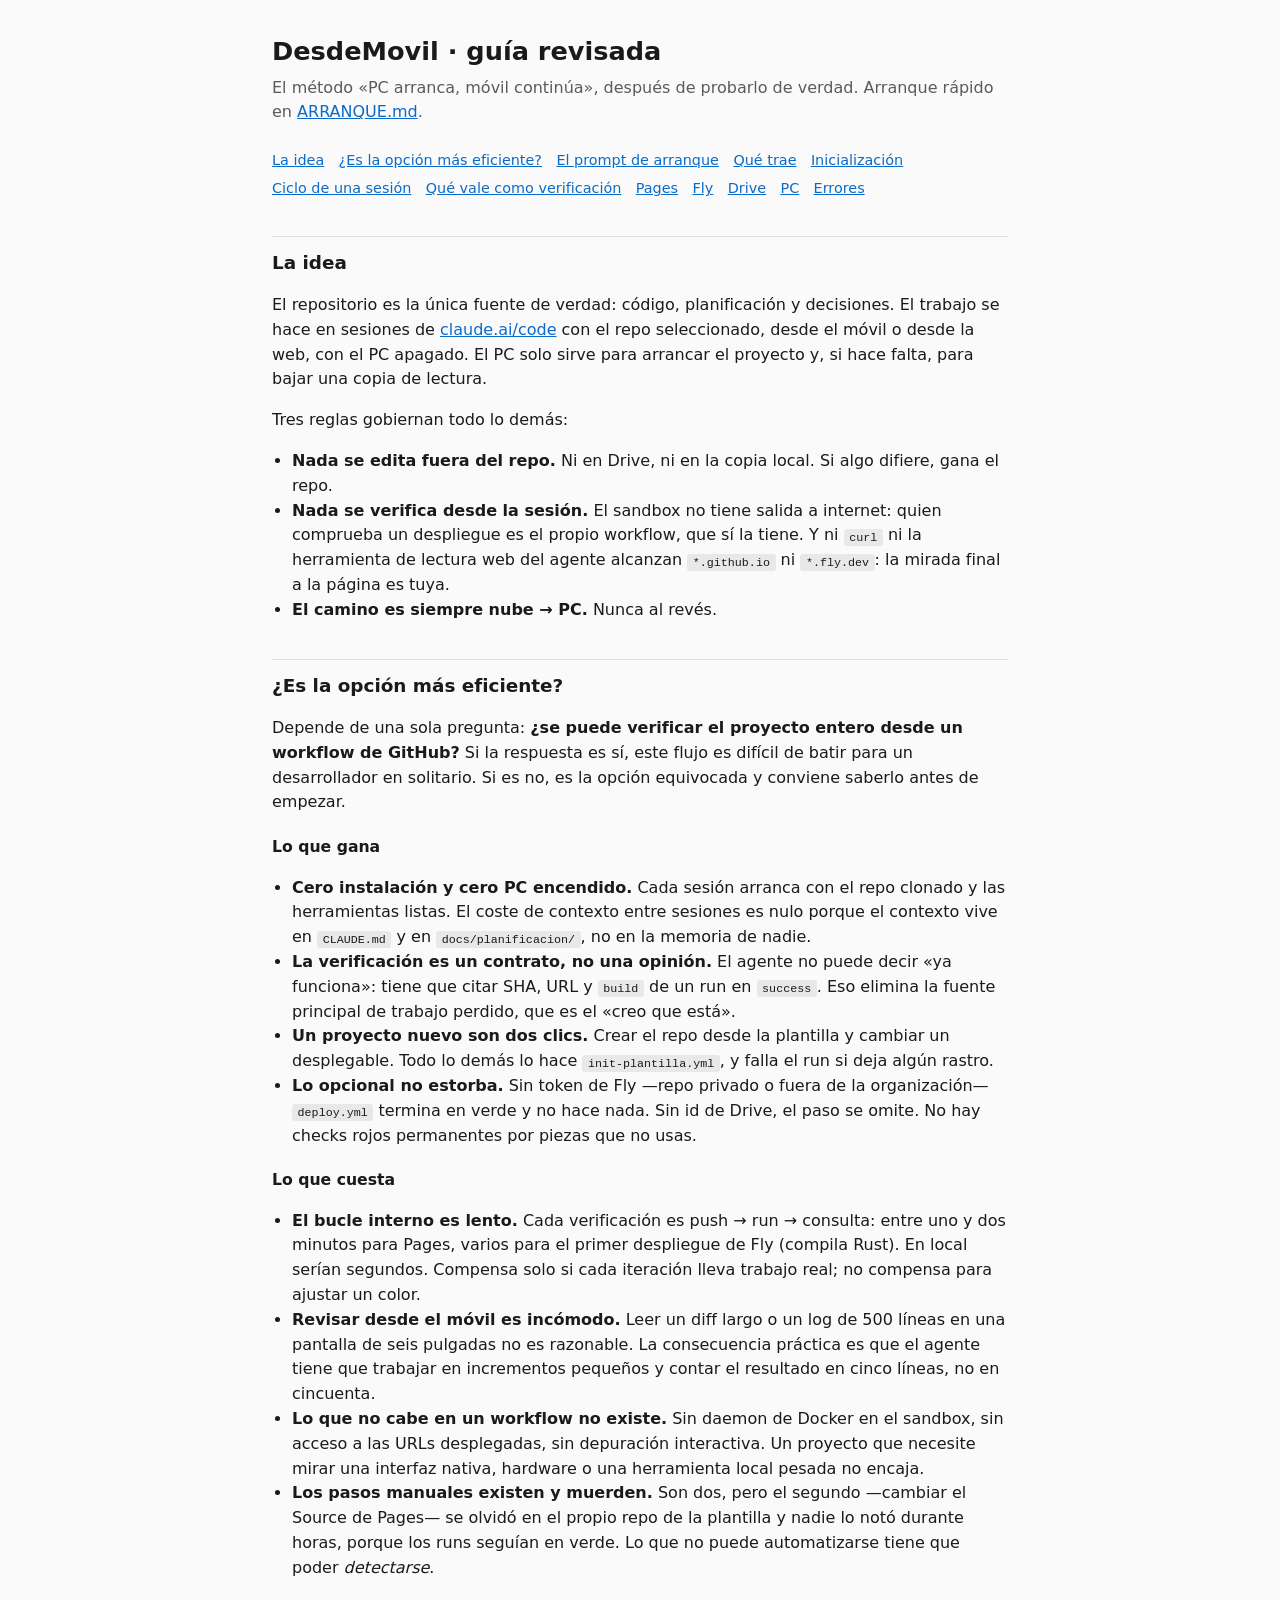
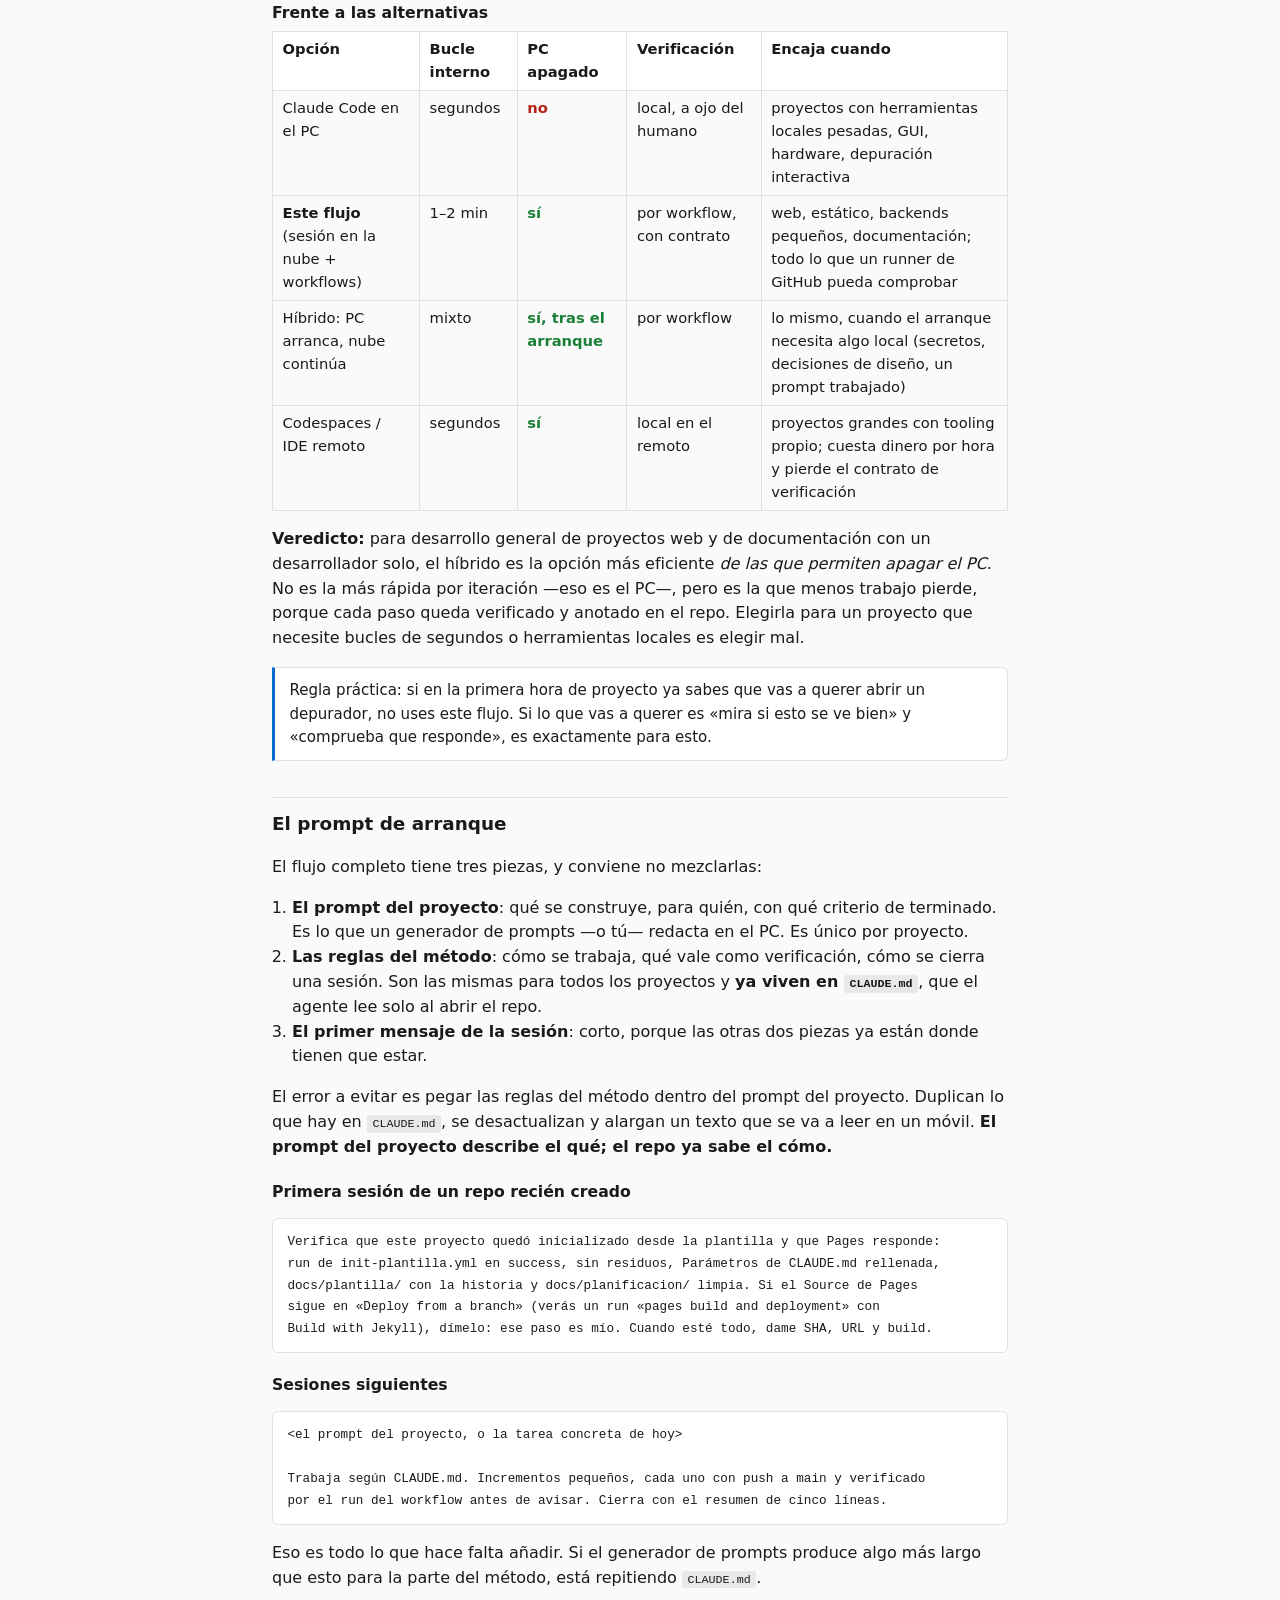
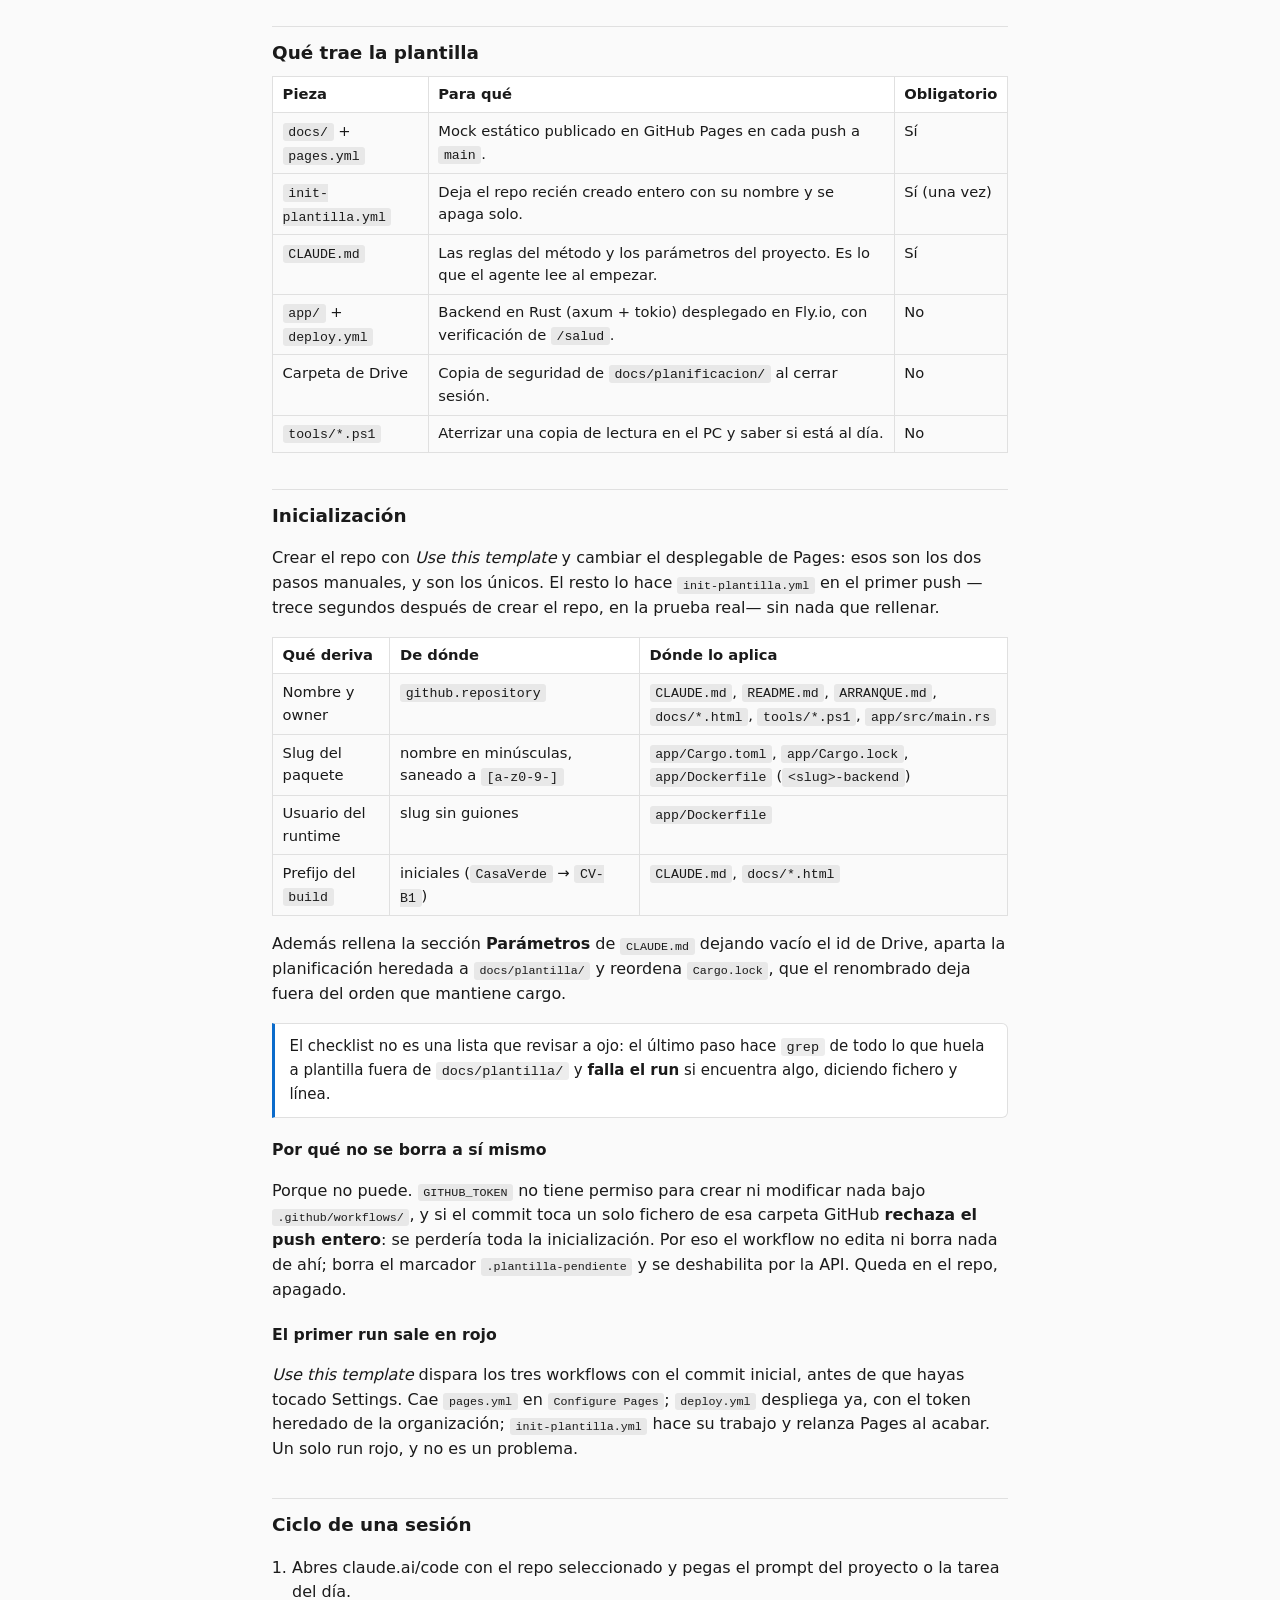
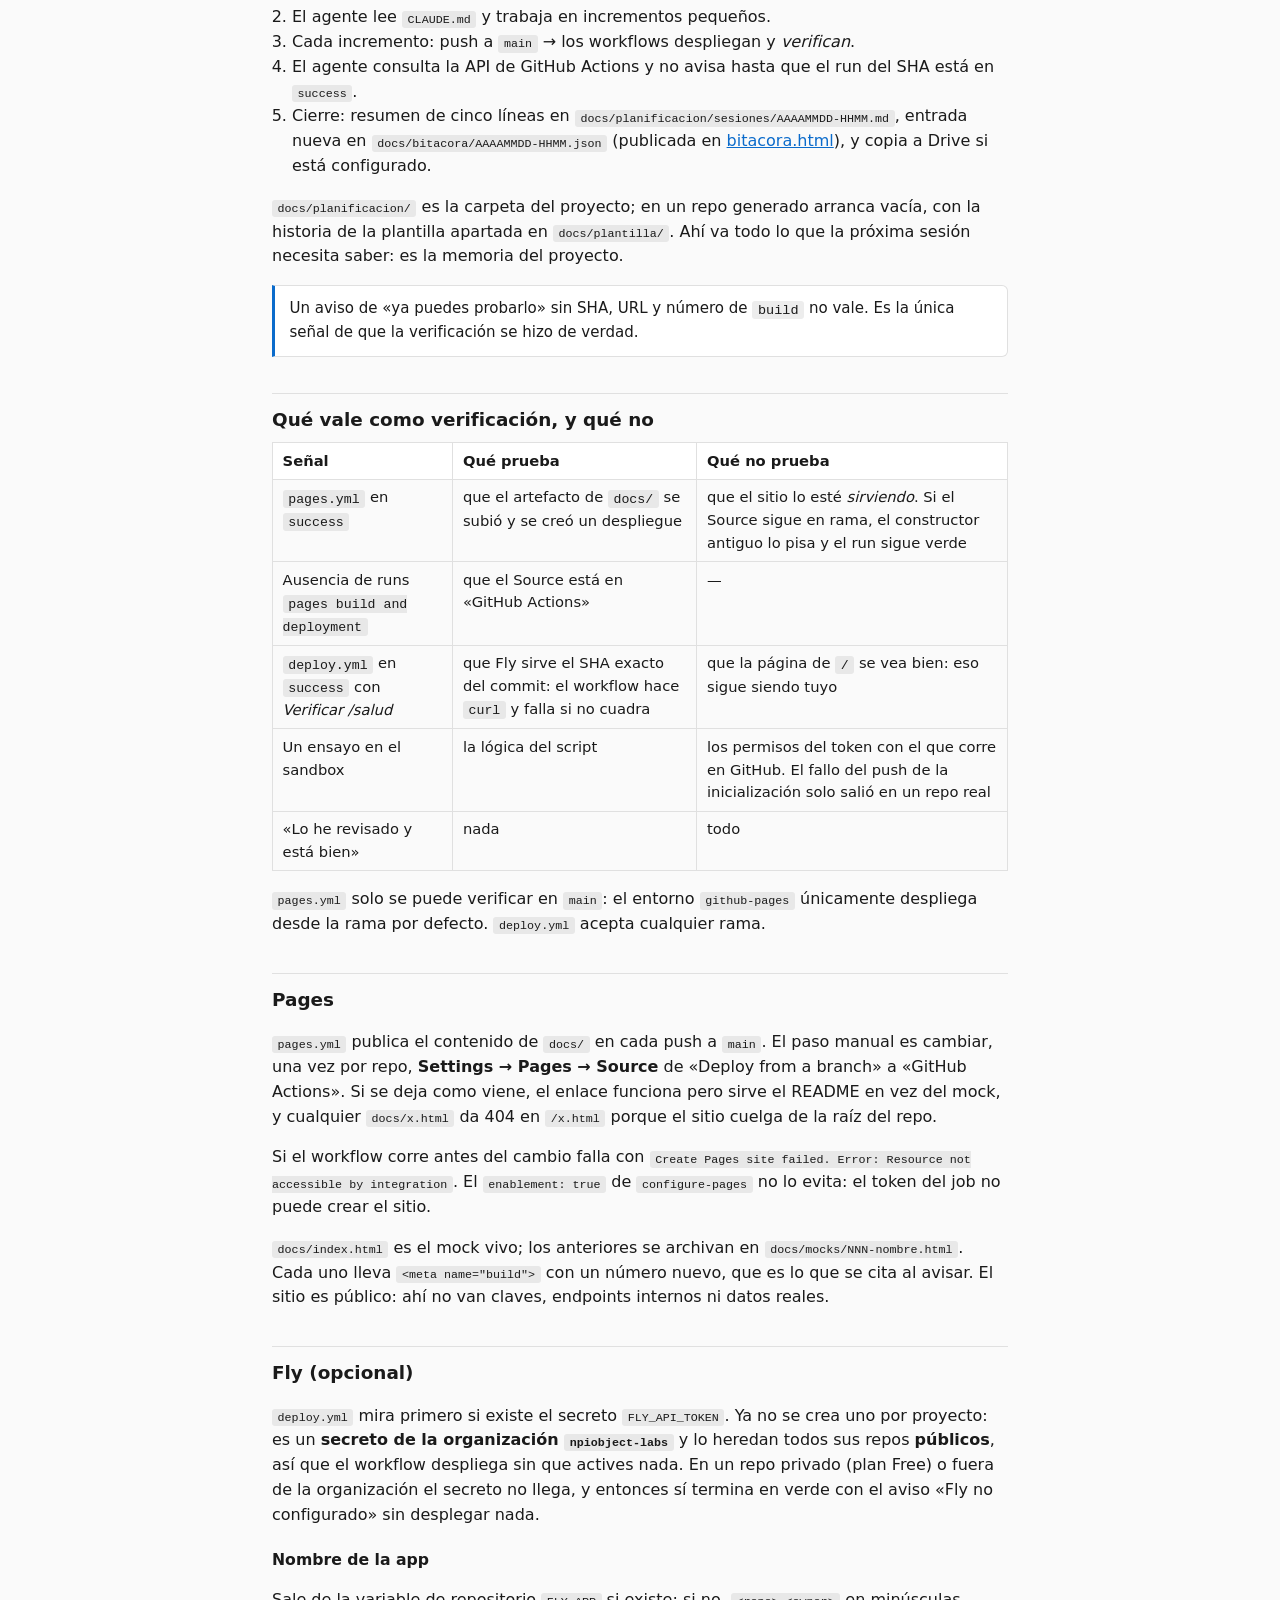
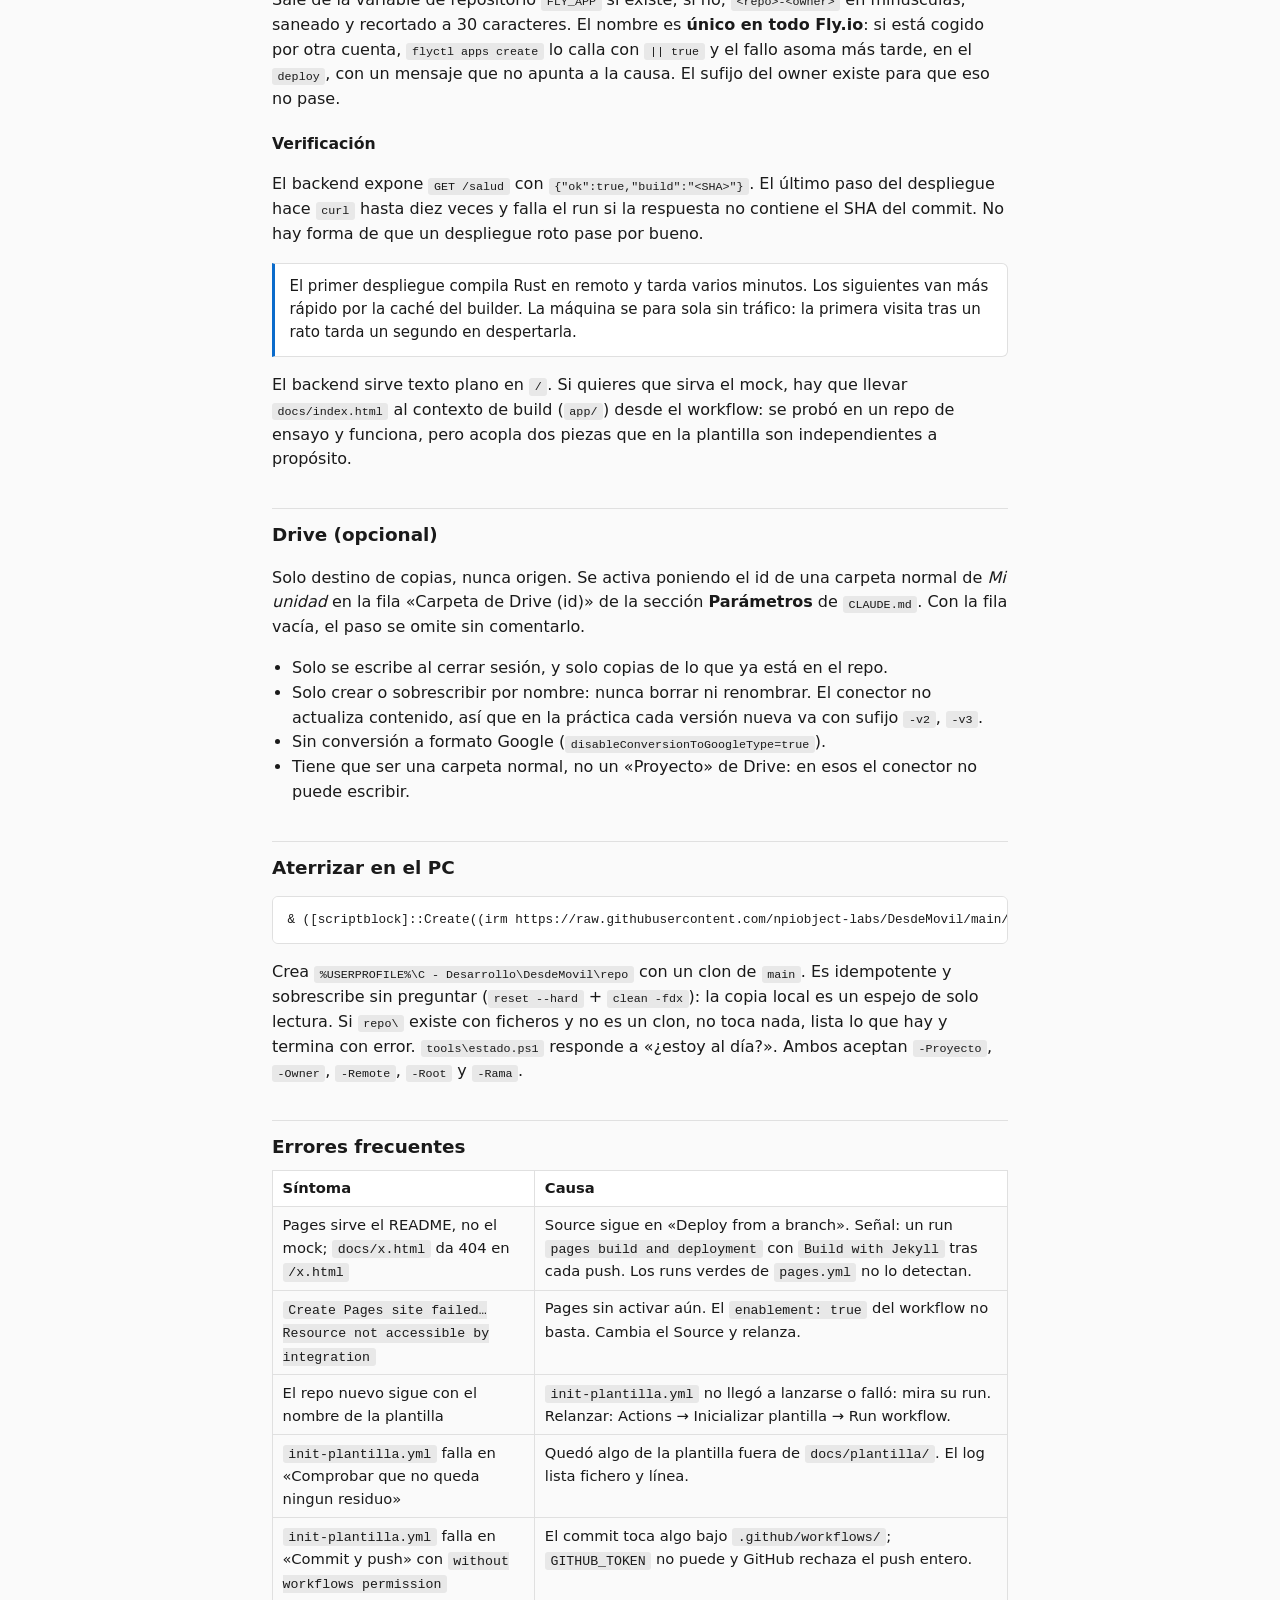
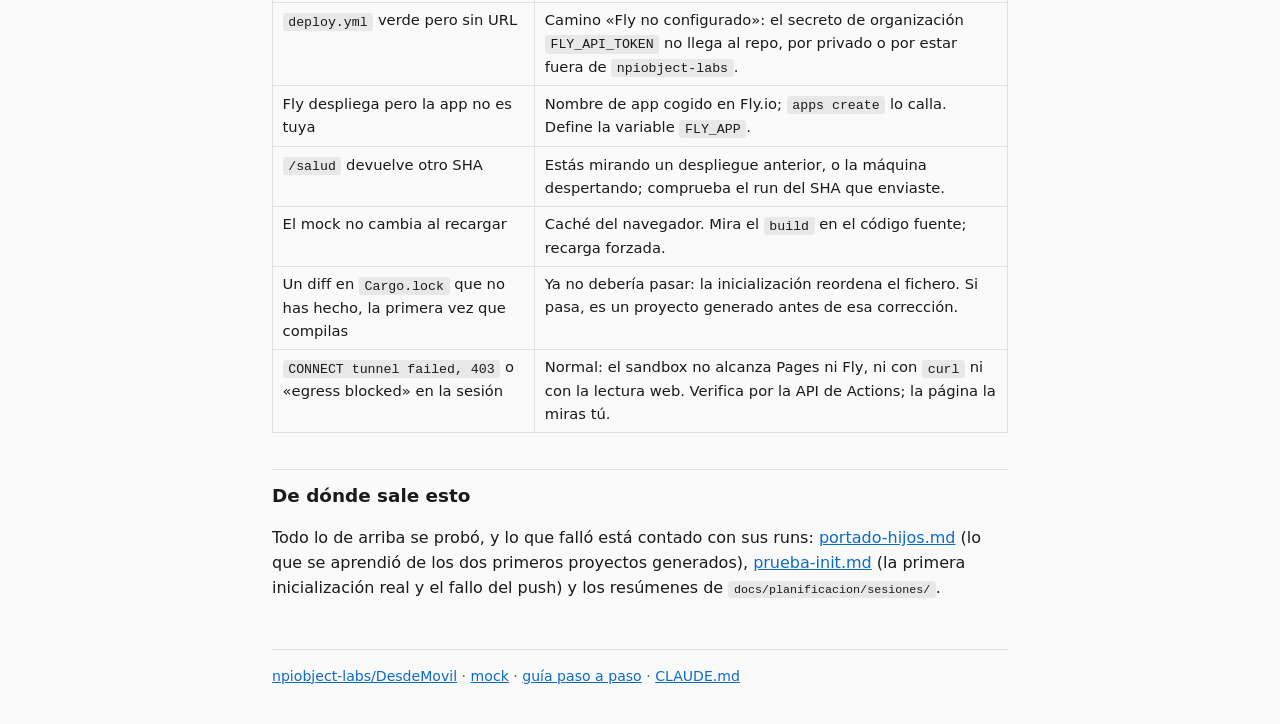
==== docs/guiaFable.html @ 8dd63da0 "Initial commit" ====
<!doctype html>
<html lang="es">
<head>
<meta charset="utf-8">
<meta name="viewport" content="width=device-width, initial-scale=1">
<meta name="build" content="DM-B3-20260909-010">
<title>DesdeMovil · guía revisada</title>
<style>
  :root { color-scheme: light dark; --bg:#fafafa; --fg:#1a1a1a; --mut:#5b5b5b; --bd:#e0e0e0; --card:#fff; --acc:#0b6bcb; --ok:#1a7f37; --ko:#b42318; }
  @media (prefers-color-scheme: dark) {
    :root { --bg:#141414; --fg:#ededed; --mut:#a8a8a8; --bd:#2e2e2e; --card:#1c1c1c; --acc:#69b1ff; --ok:#3fb950; --ko:#ff7b72; }
  }
  * { box-sizing: border-box; }
  body { font-family: system-ui, -apple-system, "Segoe UI", sans-serif; margin:0; padding:2rem 1.25rem 4rem; background:var(--bg); color:var(--fg); line-height:1.55; }
  main { max-width: 46rem; margin: 0 auto; }
  h1 { font-size: 1.6rem; margin: 0 0 .25rem; }
  h2 { font-size: 1.15rem; margin: 2.25rem 0 .5rem; padding-top:.75rem; border-top:1px solid var(--bd); }
  h3 { font-size: .98rem; margin: 1.25rem 0 .35rem; }
  p, li { color: var(--fg); }
  .sub { color: var(--mut); margin: 0 0 1.5rem; }
  code { background: color-mix(in srgb, var(--fg) 8%, transparent); padding: .1rem .35rem; border-radius: 3px; font-size: .9em; }
  pre { background: var(--card); border:1px solid var(--bd); border-radius:6px; padding:.75rem .9rem; overflow-x:auto; font-size:.88rem; }
  pre code { background:none; padding:0; }
  table { border-collapse: collapse; width:100%; display:block; overflow-x:auto; }
  th, td { border:1px solid var(--bd); padding:.4rem .6rem; text-align:left; font-size:.92rem; vertical-align:top; }
  th { background: var(--card); }
  a { color: var(--acc); }
  .nota { background:var(--card); border:1px solid var(--bd); border-left:3px solid var(--acc); border-radius:0 6px 6px 0; padding:.7rem .9rem; margin:1rem 0; font-size:.94rem; }
  .ok { color: var(--ok); font-weight:600; } .ko { color: var(--ko); font-weight:600; }
  ol, ul { padding-left: 1.25rem; }
  nav ul { list-style:none; padding:0; display:flex; flex-wrap:wrap; gap:.35rem .9rem; font-size:.9rem; }
  footer { margin-top:3rem; padding-top:1rem; border-top:1px solid var(--bd); color:var(--mut); font-size:.88rem; }
</style>
</head>
<body>
<main>

<h1>DesdeMovil · guía revisada</h1>
<p class="sub">El método «PC arranca, móvil continúa», después de probarlo de verdad. Arranque rápido en <a href="https://github.com/npiobject-labs/DesdeMovil/blob/main/ARRANQUE.md">ARRANQUE.md</a>.</p>

<nav><ul>
  <li><a href="#idea">La idea</a></li>
  <li><a href="#eficiencia">¿Es la opción más eficiente?</a></li>
  <li><a href="#prompt">El prompt de arranque</a></li>
  <li><a href="#plantilla">Qué trae</a></li>
  <li><a href="#init">Inicialización</a></li>
  <li><a href="#sesion">Ciclo de una sesión</a></li>
  <li><a href="#verificar">Qué vale como verificación</a></li>
  <li><a href="#pages">Pages</a></li>
  <li><a href="#fly">Fly</a></li>
  <li><a href="#drive">Drive</a></li>
  <li><a href="#pc">PC</a></li>
  <li><a href="#errores">Errores</a></li>
</ul></nav>

<h2 id="idea">La idea</h2>
<p>El repositorio es la única fuente de verdad: código, planificación y decisiones. El trabajo se hace en sesiones de <a href="https://claude.ai/code">claude.ai/code</a> con el repo seleccionado, desde el móvil o desde la web, con el PC apagado. El PC solo sirve para arrancar el proyecto y, si hace falta, para bajar una copia de lectura.</p>
<p>Tres reglas gobiernan todo lo demás:</p>
<ul>
  <li><strong>Nada se edita fuera del repo.</strong> Ni en Drive, ni en la copia local. Si algo difiere, gana el repo.</li>
  <li><strong>Nada se verifica desde la sesión.</strong> El sandbox no tiene salida a internet: quien comprueba un despliegue es el propio workflow, que sí la tiene. Y ni <code>curl</code> ni la herramienta de lectura web del agente alcanzan <code>*.github.io</code> ni <code>*.fly.dev</code>: la mirada final a la página es tuya.</li>
  <li><strong>El camino es siempre nube → PC.</strong> Nunca al revés.</li>
</ul>

<h2 id="eficiencia">¿Es la opción más eficiente?</h2>
<p>Depende de una sola pregunta: <strong>¿se puede verificar el proyecto entero desde un workflow de GitHub?</strong> Si la respuesta es sí, este flujo es difícil de batir para un desarrollador en solitario. Si es no, es la opción equivocada y conviene saberlo antes de empezar.</p>

<h3>Lo que gana</h3>
<ul>
  <li><strong>Cero instalación y cero PC encendido.</strong> Cada sesión arranca con el repo clonado y las herramientas listas. El coste de contexto entre sesiones es nulo porque el contexto vive en <code>CLAUDE.md</code> y en <code>docs/planificacion/</code>, no en la memoria de nadie.</li>
  <li><strong>La verificación es un contrato, no una opinión.</strong> El agente no puede decir «ya funciona»: tiene que citar SHA, URL y <code>build</code> de un run en <code>success</code>. Eso elimina la fuente principal de trabajo perdido, que es el «creo que está».</li>
  <li><strong>Un proyecto nuevo son dos clics.</strong> Crear el repo desde la plantilla y cambiar un desplegable. Todo lo demás lo hace <code>init-plantilla.yml</code>, y falla el run si deja algún rastro.</li>
  <li><strong>Lo opcional no estorba.</strong> Sin token de Fly —repo privado o fuera de la organización— <code>deploy.yml</code> termina en verde y no hace nada. Sin id de Drive, el paso se omite. No hay checks rojos permanentes por piezas que no usas.</li>
</ul>

<h3>Lo que cuesta</h3>
<ul>
  <li><strong>El bucle interno es lento.</strong> Cada verificación es push → run → consulta: entre uno y dos minutos para Pages, varios para el primer despliegue de Fly (compila Rust). En local serían segundos. Compensa solo si cada iteración lleva trabajo real; no compensa para ajustar un color.</li>
  <li><strong>Revisar desde el móvil es incómodo.</strong> Leer un diff largo o un log de 500 líneas en una pantalla de seis pulgadas no es razonable. La consecuencia práctica es que el agente tiene que trabajar en incrementos pequeños y contar el resultado en cinco líneas, no en cincuenta.</li>
  <li><strong>Lo que no cabe en un workflow no existe.</strong> Sin daemon de Docker en el sandbox, sin acceso a las URLs desplegadas, sin depuración interactiva. Un proyecto que necesite mirar una interfaz nativa, hardware o una herramienta local pesada no encaja.</li>
  <li><strong>Los pasos manuales existen y muerden.</strong> Son dos, pero el segundo —cambiar el Source de Pages— se olvidó en el propio repo de la plantilla y nadie lo notó durante horas, porque los runs seguían en verde. Lo que no puede automatizarse tiene que poder <em>detectarse</em>.</li>
</ul>

<h3>Frente a las alternativas</h3>
<table>
  <thead><tr><th>Opción</th><th>Bucle interno</th><th>PC apagado</th><th>Verificación</th><th>Encaja cuando</th></tr></thead>
  <tbody>
    <tr><td>Claude Code en el PC</td><td>segundos</td><td class="ko">no</td><td>local, a ojo del humano</td><td>proyectos con herramientas locales pesadas, GUI, hardware, depuración interactiva</td></tr>
    <tr><td><strong>Este flujo</strong> (sesión en la nube + workflows)</td><td>1–2 min</td><td class="ok">sí</td><td>por workflow, con contrato</td><td>web, estático, backends pequeños, documentación; todo lo que un runner de GitHub pueda comprobar</td></tr>
    <tr><td>Híbrido: PC arranca, nube continúa</td><td>mixto</td><td class="ok">sí, tras el arranque</td><td>por workflow</td><td>lo mismo, cuando el arranque necesita algo local (secretos, decisiones de diseño, un prompt trabajado)</td></tr>
    <tr><td>Codespaces / IDE remoto</td><td>segundos</td><td class="ok">sí</td><td>local en el remoto</td><td>proyectos grandes con tooling propio; cuesta dinero por hora y pierde el contrato de verificación</td></tr>
  </tbody>
</table>
<p><strong>Veredicto:</strong> para desarrollo general de proyectos web y de documentación con un desarrollador solo, el híbrido es la opción más eficiente <em>de las que permiten apagar el PC</em>. No es la más rápida por iteración —eso es el PC—, pero es la que menos trabajo pierde, porque cada paso queda verificado y anotado en el repo. Elegirla para un proyecto que necesite bucles de segundos o herramientas locales es elegir mal.</p>
<div class="nota">Regla práctica: si en la primera hora de proyecto ya sabes que vas a querer abrir un depurador, no uses este flujo. Si lo que vas a querer es «mira si esto se ve bien» y «comprueba que responde», es exactamente para esto.</div>

<h2 id="prompt">El prompt de arranque</h2>
<p>El flujo completo tiene tres piezas, y conviene no mezclarlas:</p>
<ol>
  <li><strong>El prompt del proyecto</strong>: qué se construye, para quién, con qué criterio de terminado. Es lo que un generador de prompts —o tú— redacta en el PC. Es único por proyecto.</li>
  <li><strong>Las reglas del método</strong>: cómo se trabaja, qué vale como verificación, cómo se cierra una sesión. Son las mismas para todos los proyectos y <strong>ya viven en <code>CLAUDE.md</code></strong>, que el agente lee solo al abrir el repo.</li>
  <li><strong>El primer mensaje de la sesión</strong>: corto, porque las otras dos piezas ya están donde tienen que estar.</li>
</ol>
<p>El error a evitar es pegar las reglas del método dentro del prompt del proyecto. Duplican lo que hay en <code>CLAUDE.md</code>, se desactualizan y alargan un texto que se va a leer en un móvil. <strong>El prompt del proyecto describe el qué; el repo ya sabe el cómo.</strong></p>

<h3>Primera sesión de un repo recién creado</h3>
<pre><code>Verifica que este proyecto quedó inicializado desde la plantilla y que Pages responde:
run de init-plantilla.yml en success, sin residuos, Parámetros de CLAUDE.md rellenada,
docs/plantilla/ con la historia y docs/planificacion/ limpia. Si el Source de Pages
sigue en «Deploy from a branch» (verás un run «pages build and deployment» con
Build with Jekyll), dímelo: ese paso es mío. Cuando esté todo, dame SHA, URL y build.</code></pre>

<h3>Sesiones siguientes</h3>
<pre><code>&lt;el prompt del proyecto, o la tarea concreta de hoy&gt;

Trabaja según CLAUDE.md. Incrementos pequeños, cada uno con push a main y verificado
por el run del workflow antes de avisar. Cierra con el resumen de cinco líneas.</code></pre>
<p>Eso es todo lo que hace falta añadir. Si el generador de prompts produce algo más largo que esto para la parte del método, está repitiendo <code>CLAUDE.md</code>.</p>

<h2 id="plantilla">Qué trae la plantilla</h2>
<table>
  <thead><tr><th>Pieza</th><th>Para qué</th><th>Obligatorio</th></tr></thead>
  <tbody>
    <tr><td><code>docs/</code> + <code>pages.yml</code></td><td>Mock estático publicado en GitHub Pages en cada push a <code>main</code>.</td><td>Sí</td></tr>
    <tr><td><code>init-plantilla.yml</code></td><td>Deja el repo recién creado entero con su nombre y se apaga solo.</td><td>Sí (una vez)</td></tr>
    <tr><td><code>CLAUDE.md</code></td><td>Las reglas del método y los parámetros del proyecto. Es lo que el agente lee al empezar.</td><td>Sí</td></tr>
    <tr><td><code>app/</code> + <code>deploy.yml</code></td><td>Backend en Rust (axum + tokio) desplegado en Fly.io, con verificación de <code>/salud</code>.</td><td>No</td></tr>
    <tr><td>Carpeta de Drive</td><td>Copia de seguridad de <code>docs/planificacion/</code> al cerrar sesión.</td><td>No</td></tr>
    <tr><td><code>tools/*.ps1</code></td><td>Aterrizar una copia de lectura en el PC y saber si está al día.</td><td>No</td></tr>
  </tbody>
</table>

<h2 id="init">Inicialización</h2>
<p>Crear el repo con <em>Use this template</em> y cambiar el desplegable de Pages: esos son los dos pasos manuales, y son los únicos. El resto lo hace <code>init-plantilla.yml</code> en el primer push —trece segundos después de crear el repo, en la prueba real— sin nada que rellenar.</p>
<table>
  <thead><tr><th>Qué deriva</th><th>De dónde</th><th>Dónde lo aplica</th></tr></thead>
  <tbody>
    <tr><td>Nombre y owner</td><td><code>github.repository</code></td><td><code>CLAUDE.md</code>, <code>README.md</code>, <code>ARRANQUE.md</code>, <code>docs/*.html</code>, <code>tools/*.ps1</code>, <code>app/src/main.rs</code></td></tr>
    <tr><td>Slug del paquete</td><td>nombre en minúsculas, saneado a <code>[a-z0-9-]</code></td><td><code>app/Cargo.toml</code>, <code>app/Cargo.lock</code>, <code>app/Dockerfile</code> (<code>&lt;slug&gt;-backend</code>)</td></tr>
    <tr><td>Usuario del runtime</td><td>slug sin guiones</td><td><code>app/Dockerfile</code></td></tr>
    <tr><td>Prefijo del <code>build</code></td><td>iniciales (<code>CasaVerde</code> → <code>CV-B1</code>)</td><td><code>CLAUDE.md</code>, <code>docs/*.html</code></td></tr>
  </tbody>
</table>
<p>Además rellena la sección <strong>Parámetros</strong> de <code>CLAUDE.md</code> dejando vacío el id de Drive, aparta la planificación heredada a <code>docs/plantilla/</code> y reordena <code>Cargo.lock</code>, que el renombrado deja fuera del orden que mantiene cargo.</p>
<div class="nota">El checklist no es una lista que revisar a ojo: el último paso hace <code>grep</code> de todo lo que huela a plantilla fuera de <code>docs/plantilla/</code> y <strong>falla el run</strong> si encuentra algo, diciendo fichero y línea.</div>
<h3>Por qué no se borra a sí mismo</h3>
<p>Porque no puede. <code>GITHUB_TOKEN</code> no tiene permiso para crear ni modificar nada bajo <code>.github/workflows/</code>, y si el commit toca un solo fichero de esa carpeta GitHub <strong>rechaza el push entero</strong>: se perdería toda la inicialización. Por eso el workflow no edita ni borra nada de ahí; borra el marcador <code>.plantilla-pendiente</code> y se deshabilita por la API. Queda en el repo, apagado.</p>
<h3>El primer run sale en rojo</h3>
<p><em>Use this template</em> dispara los tres workflows con el commit inicial, antes de que hayas tocado Settings. Cae <code>pages.yml</code> en <code>Configure Pages</code>; <code>deploy.yml</code> despliega ya, con el token heredado de la organización; <code>init-plantilla.yml</code> hace su trabajo y relanza Pages al acabar. Un solo run rojo, y no es un problema.</p>

<h2 id="sesion">Ciclo de una sesión</h2>
<ol>
  <li>Abres claude.ai/code con el repo seleccionado y pegas el prompt del proyecto o la tarea del día.</li>
  <li>El agente lee <code>CLAUDE.md</code> y trabaja en incrementos pequeños.</li>
  <li>Cada incremento: push a <code>main</code> → los workflows despliegan y <em>verifican</em>.</li>
  <li>El agente consulta la API de GitHub Actions y no avisa hasta que el run del SHA está en <code>success</code>.</li>
  <li>Cierre: resumen de cinco líneas en <code>docs/planificacion/sesiones/AAAAMMDD-HHMM.md</code>, entrada nueva en <code>docs/bitacora/AAAAMMDD-HHMM.json</code> (publicada en <a href="bitacora.html">bitacora.html</a>), y copia a Drive si está configurado.</li>
</ol>
<p><code>docs/planificacion/</code> es la carpeta del proyecto; en un repo generado arranca vacía, con la historia de la plantilla apartada en <code>docs/plantilla/</code>. Ahí va todo lo que la próxima sesión necesita saber: es la memoria del proyecto.</p>
<div class="nota">Un aviso de «ya puedes probarlo» sin SHA, URL y número de <code>build</code> no vale. Es la única señal de que la verificación se hizo de verdad.</div>

<h2 id="verificar">Qué vale como verificación, y qué no</h2>
<table>
  <thead><tr><th>Señal</th><th>Qué prueba</th><th>Qué no prueba</th></tr></thead>
  <tbody>
    <tr><td><code>pages.yml</code> en <code>success</code></td><td>que el artefacto de <code>docs/</code> se subió y se creó un despliegue</td><td>que el sitio lo esté <em>sirviendo</em>. Si el Source sigue en rama, el constructor antiguo lo pisa y el run sigue verde</td></tr>
    <tr><td>Ausencia de runs <code>pages build and deployment</code></td><td>que el Source está en «GitHub Actions»</td><td>—</td></tr>
    <tr><td><code>deploy.yml</code> en <code>success</code> con <em>Verificar /salud</em></td><td>que Fly sirve el SHA exacto del commit: el workflow hace <code>curl</code> y falla si no cuadra</td><td>que la página de <code>/</code> se vea bien: eso sigue siendo tuyo</td></tr>
    <tr><td>Un ensayo en el sandbox</td><td>la lógica del script</td><td>los permisos del token con el que corre en GitHub. El fallo del push de la inicialización solo salió en un repo real</td></tr>
    <tr><td>«Lo he revisado y está bien»</td><td>nada</td><td>todo</td></tr>
  </tbody>
</table>
<p><code>pages.yml</code> solo se puede verificar en <code>main</code>: el entorno <code>github-pages</code> únicamente despliega desde la rama por defecto. <code>deploy.yml</code> acepta cualquier rama.</p>

<h2 id="pages">Pages</h2>
<p><code>pages.yml</code> publica el contenido de <code>docs/</code> en cada push a <code>main</code>. El paso manual es cambiar, una vez por repo, <strong>Settings → Pages → Source</strong> de «Deploy from a branch» a «GitHub Actions». Si se deja como viene, el enlace funciona pero sirve el README en vez del mock, y cualquier <code>docs/x.html</code> da 404 en <code>/x.html</code> porque el sitio cuelga de la raíz del repo.</p>
<p>Si el workflow corre antes del cambio falla con <code>Create Pages site failed. Error: Resource not accessible by integration</code>. El <code>enablement: true</code> de <code>configure-pages</code> no lo evita: el token del job no puede crear el sitio.</p>
<p><code>docs/index.html</code> es el mock vivo; los anteriores se archivan en <code>docs/mocks/NNN-nombre.html</code>. Cada uno lleva <code>&lt;meta name="build"&gt;</code> con un número nuevo, que es lo que se cita al avisar. El sitio es público: ahí no van claves, endpoints internos ni datos reales.</p>

<h2 id="fly">Fly (opcional)</h2>
<p><code>deploy.yml</code> mira primero si existe el secreto <code>FLY_API_TOKEN</code>. Ya no se crea uno por proyecto: es un <strong>secreto de la organización <code>npiobject-labs</code></strong> y lo heredan todos sus repos <strong>públicos</strong>, así que el workflow despliega sin que actives nada. En un repo privado (plan Free) o fuera de la organización el secreto no llega, y entonces sí termina en verde con el aviso «Fly no configurado» sin desplegar nada.</p>
<h3>Nombre de la app</h3>
<p>Sale de la variable de repositorio <code>FLY_APP</code> si existe; si no, <code>&lt;repo&gt;-&lt;owner&gt;</code> en minúsculas, saneado y recortado a 30 caracteres. El nombre es <strong>único en todo Fly.io</strong>: si está cogido por otra cuenta, <code>flyctl apps create</code> lo calla con <code>|| true</code> y el fallo asoma más tarde, en el <code>deploy</code>, con un mensaje que no apunta a la causa. El sufijo del owner existe para que eso no pase.</p>
<h3>Verificación</h3>
<p>El backend expone <code>GET /salud</code> con <code>{"ok":true,"build":"&lt;SHA&gt;"}</code>. El último paso del despliegue hace <code>curl</code> hasta diez veces y falla el run si la respuesta no contiene el SHA del commit. No hay forma de que un despliegue roto pase por bueno.</p>
<div class="nota">El primer despliegue compila Rust en remoto y tarda varios minutos. Los siguientes van más rápido por la caché del builder. La máquina se para sola sin tráfico: la primera visita tras un rato tarda un segundo en despertarla.</div>
<p>El backend sirve texto plano en <code>/</code>. Si quieres que sirva el mock, hay que llevar <code>docs/index.html</code> al contexto de build (<code>app/</code>) desde el workflow: se probó en un repo de ensayo y funciona, pero acopla dos piezas que en la plantilla son independientes a propósito.</p>

<h2 id="drive">Drive (opcional)</h2>
<p>Solo destino de copias, nunca origen. Se activa poniendo el id de una carpeta normal de <em>Mi unidad</em> en la fila «Carpeta de Drive (id)» de la sección <strong>Parámetros</strong> de <code>CLAUDE.md</code>. Con la fila vacía, el paso se omite sin comentarlo.</p>
<ul>
  <li>Solo se escribe al cerrar sesión, y solo copias de lo que ya está en el repo.</li>
  <li>Solo crear o sobrescribir por nombre: nunca borrar ni renombrar. El conector no actualiza contenido, así que en la práctica cada versión nueva va con sufijo <code>-v2</code>, <code>-v3</code>.</li>
  <li>Sin conversión a formato Google (<code>disableConversionToGoogleType=true</code>).</li>
  <li>Tiene que ser una carpeta normal, no un «Proyecto» de Drive: en esos el conector no puede escribir.</li>
</ul>

<h2 id="pc">Aterrizar en el PC</h2>
<pre><code>&amp; ([scriptblock]::Create((irm https://raw.githubusercontent.com/npiobject-labs/DesdeMovil/main/tools/aterrizar.ps1)))</code></pre>
<p>Crea <code>%USERPROFILE%\C - Desarrollo\DesdeMovil\repo</code> con un clon de <code>main</code>. Es idempotente y sobrescribe sin preguntar (<code>reset --hard</code> + <code>clean -fdx</code>): la copia local es un espejo de solo lectura. Si <code>repo\</code> existe con ficheros y no es un clon, no toca nada, lista lo que hay y termina con error. <code>tools\estado.ps1</code> responde a «¿estoy al día?». Ambos aceptan <code>-Proyecto</code>, <code>-Owner</code>, <code>-Remote</code>, <code>-Root</code> y <code>-Rama</code>.</p>

<h2 id="errores">Errores frecuentes</h2>
<table>
  <thead><tr><th>Síntoma</th><th>Causa</th></tr></thead>
  <tbody>
    <tr><td>Pages sirve el README, no el mock; <code>docs/x.html</code> da 404 en <code>/x.html</code></td><td>Source sigue en «Deploy from a branch». Señal: un run <code>pages build and deployment</code> con <code>Build with Jekyll</code> tras cada push. Los runs verdes de <code>pages.yml</code> no lo detectan.</td></tr>
    <tr><td><code>Create Pages site failed… Resource not accessible by integration</code></td><td>Pages sin activar aún. El <code>enablement: true</code> del workflow no basta. Cambia el Source y relanza.</td></tr>
    <tr><td>El repo nuevo sigue con el nombre de la plantilla</td><td><code>init-plantilla.yml</code> no llegó a lanzarse o falló: mira su run. Relanzar: Actions → Inicializar plantilla → Run workflow.</td></tr>
    <tr><td><code>init-plantilla.yml</code> falla en «Comprobar que no queda ningun residuo»</td><td>Quedó algo de la plantilla fuera de <code>docs/plantilla/</code>. El log lista fichero y línea.</td></tr>
    <tr><td><code>init-plantilla.yml</code> falla en «Commit y push» con <code>without workflows permission</code></td><td>El commit toca algo bajo <code>.github/workflows/</code>; <code>GITHUB_TOKEN</code> no puede y GitHub rechaza el push entero.</td></tr>
    <tr><td><code>deploy.yml</code> verde pero sin URL</td><td>Camino «Fly no configurado»: el secreto de organización <code>FLY_API_TOKEN</code> no llega al repo, por privado o por estar fuera de <code>npiobject-labs</code>.</td></tr>
    <tr><td>Fly despliega pero la app no es tuya</td><td>Nombre de app cogido en Fly.io; <code>apps create</code> lo calla. Define la variable <code>FLY_APP</code>.</td></tr>
    <tr><td><code>/salud</code> devuelve otro SHA</td><td>Estás mirando un despliegue anterior, o la máquina despertando; comprueba el run del SHA que enviaste.</td></tr>
    <tr><td>El mock no cambia al recargar</td><td>Caché del navegador. Mira el <code>build</code> en el código fuente; recarga forzada.</td></tr>
    <tr><td>Un diff en <code>Cargo.lock</code> que no has hecho, la primera vez que compilas</td><td>Ya no debería pasar: la inicialización reordena el fichero. Si pasa, es un proyecto generado antes de esa corrección.</td></tr>
    <tr><td><code>CONNECT tunnel failed, 403</code> o «egress blocked» en la sesión</td><td>Normal: el sandbox no alcanza Pages ni Fly, ni con <code>curl</code> ni con la lectura web. Verifica por la API de Actions; la página la miras tú.</td></tr>
  </tbody>
</table>

<h2>De dónde sale esto</h2>
<p>Todo lo de arriba se probó, y lo que falló está contado con sus runs: <a href="https://github.com/npiobject-labs/DesdeMovil/blob/main/docs/planificacion/portado-hijos.md">portado-hijos.md</a> (lo que se aprendió de los dos primeros proyectos generados), <a href="https://github.com/npiobject-labs/DesdeMovil/blob/main/docs/planificacion/prueba-init.md">prueba-init.md</a> (la primera inicialización real y el fallo del push) y los resúmenes de <code>docs/planificacion/sesiones/</code>.</p>

<footer>
  <a href="https://github.com/npiobject-labs/DesdeMovil">npiobject-labs/DesdeMovil</a> ·
  <a href="index.html">mock</a> ·
  <a href="guiaNew.html">guía paso a paso</a> ·
  <a href="https://github.com/npiobject-labs/DesdeMovil/blob/main/CLAUDE.md">CLAUDE.md</a>
</footer>

</main>
</body>
</html>
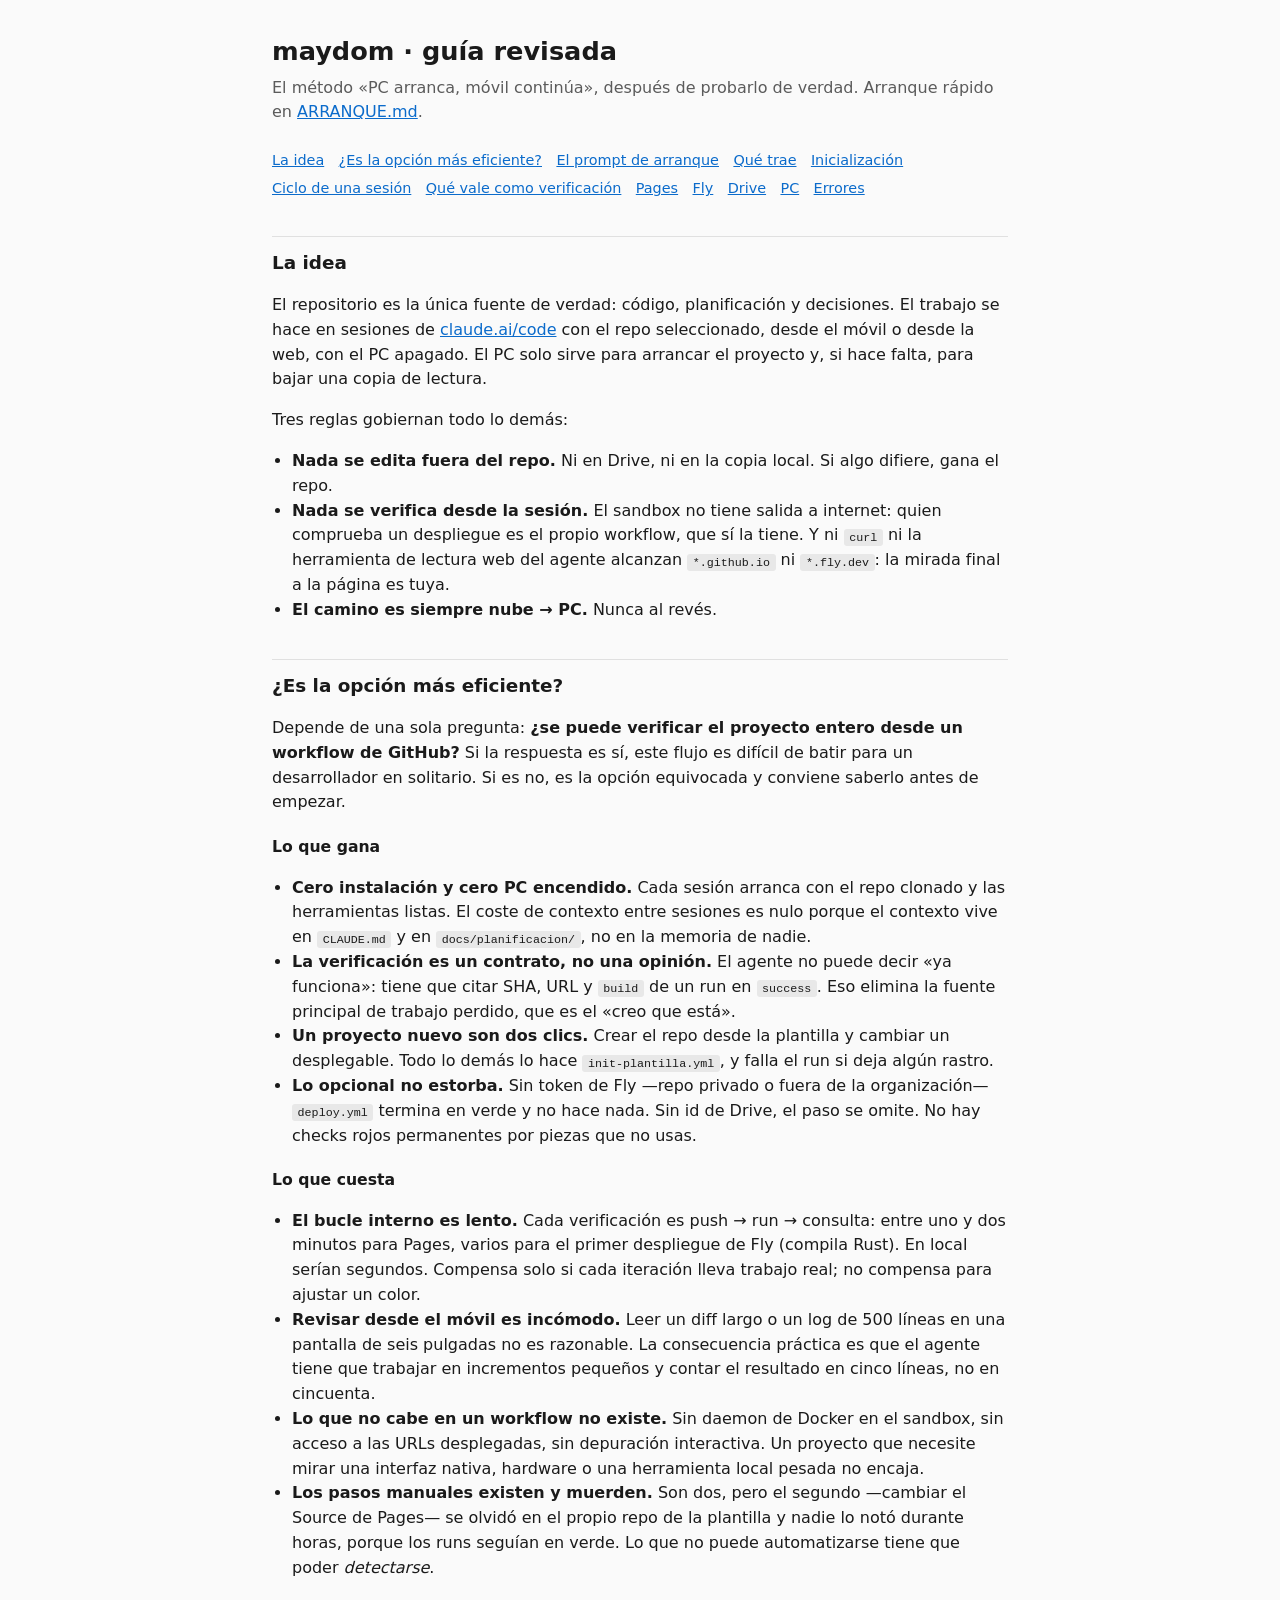
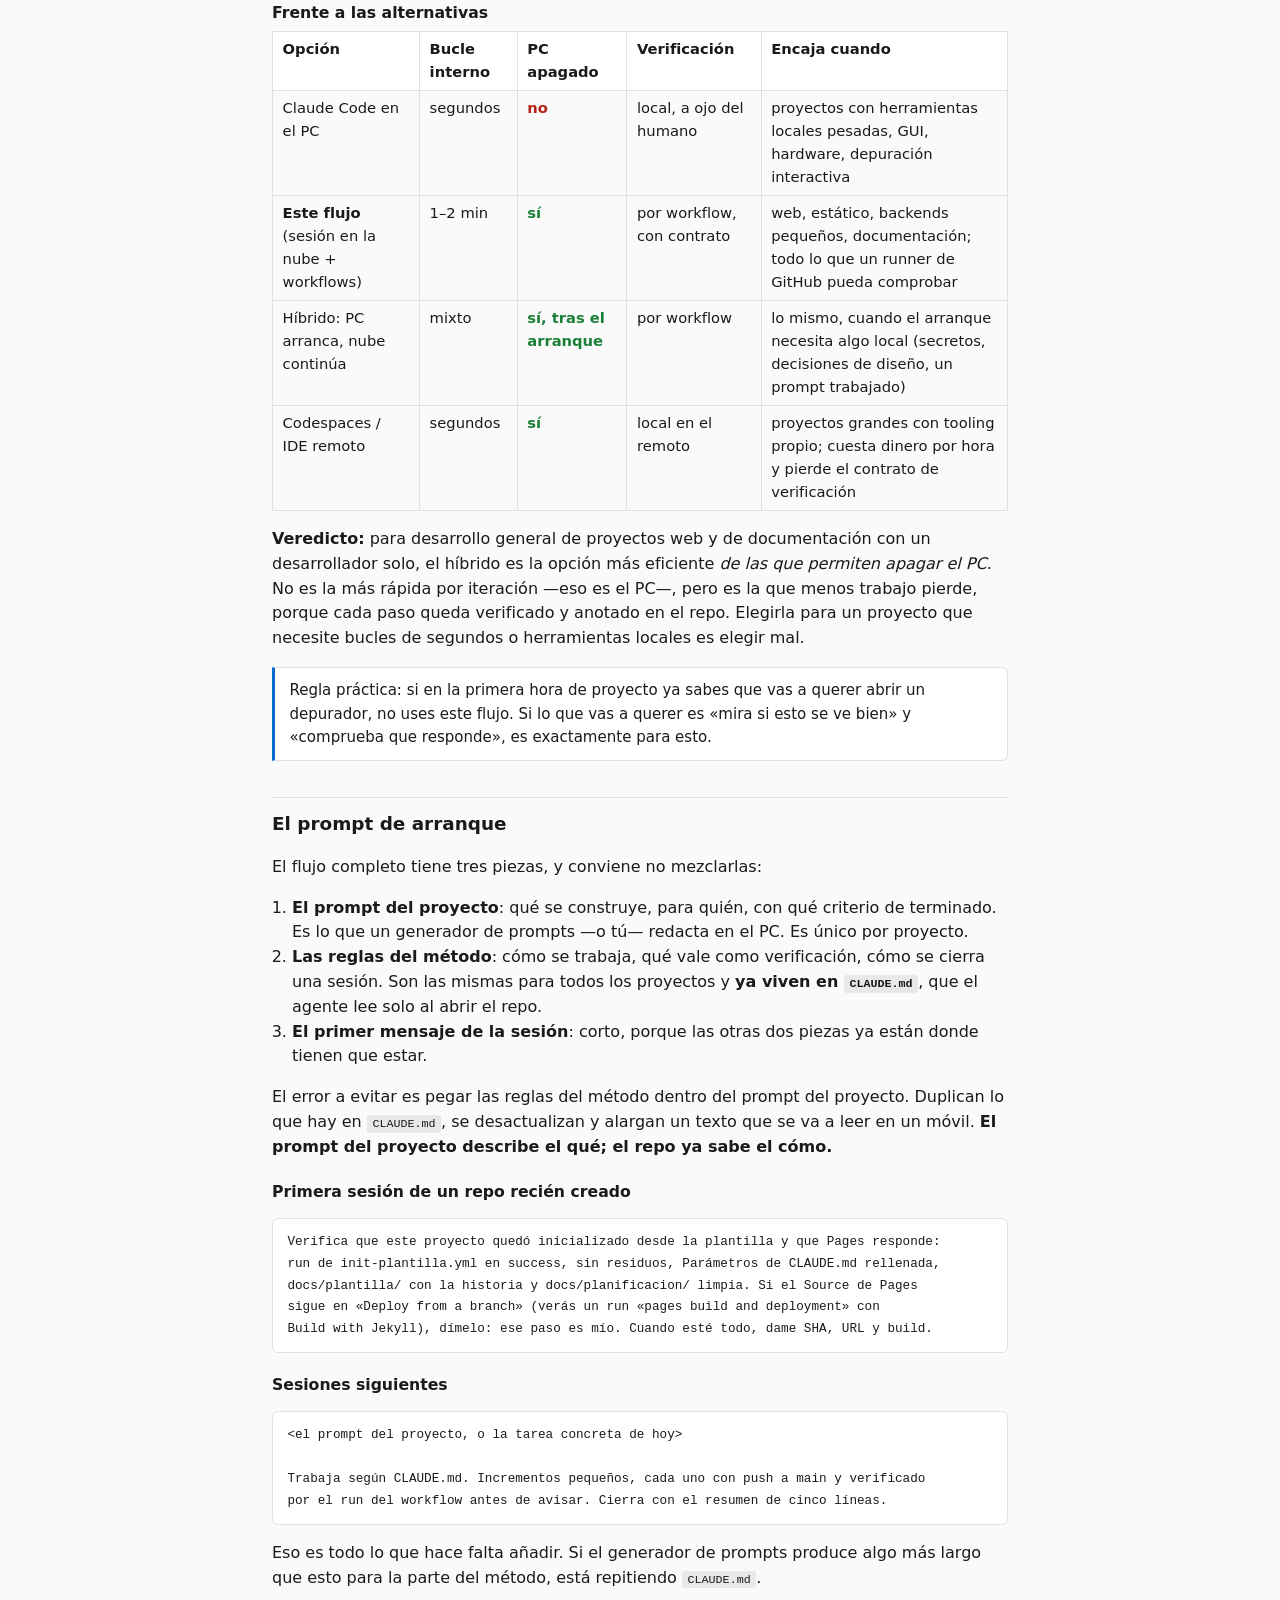
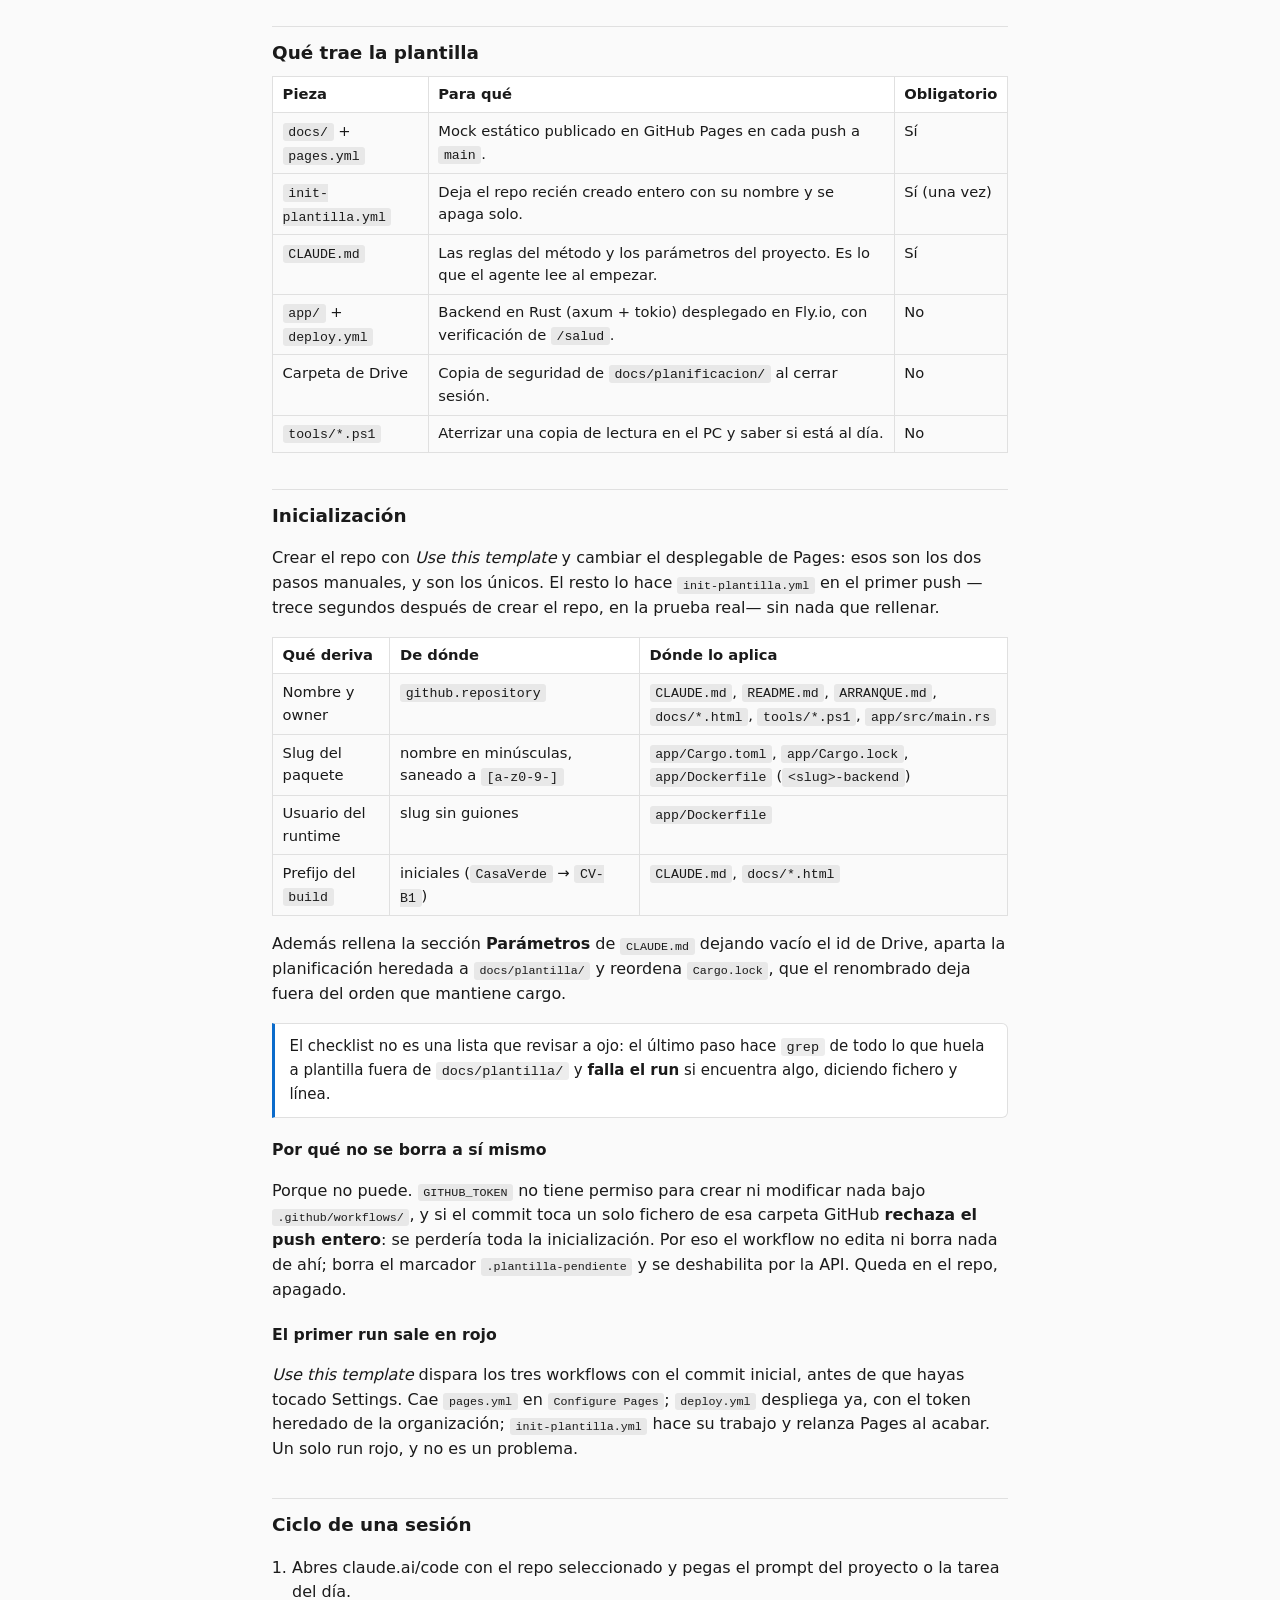
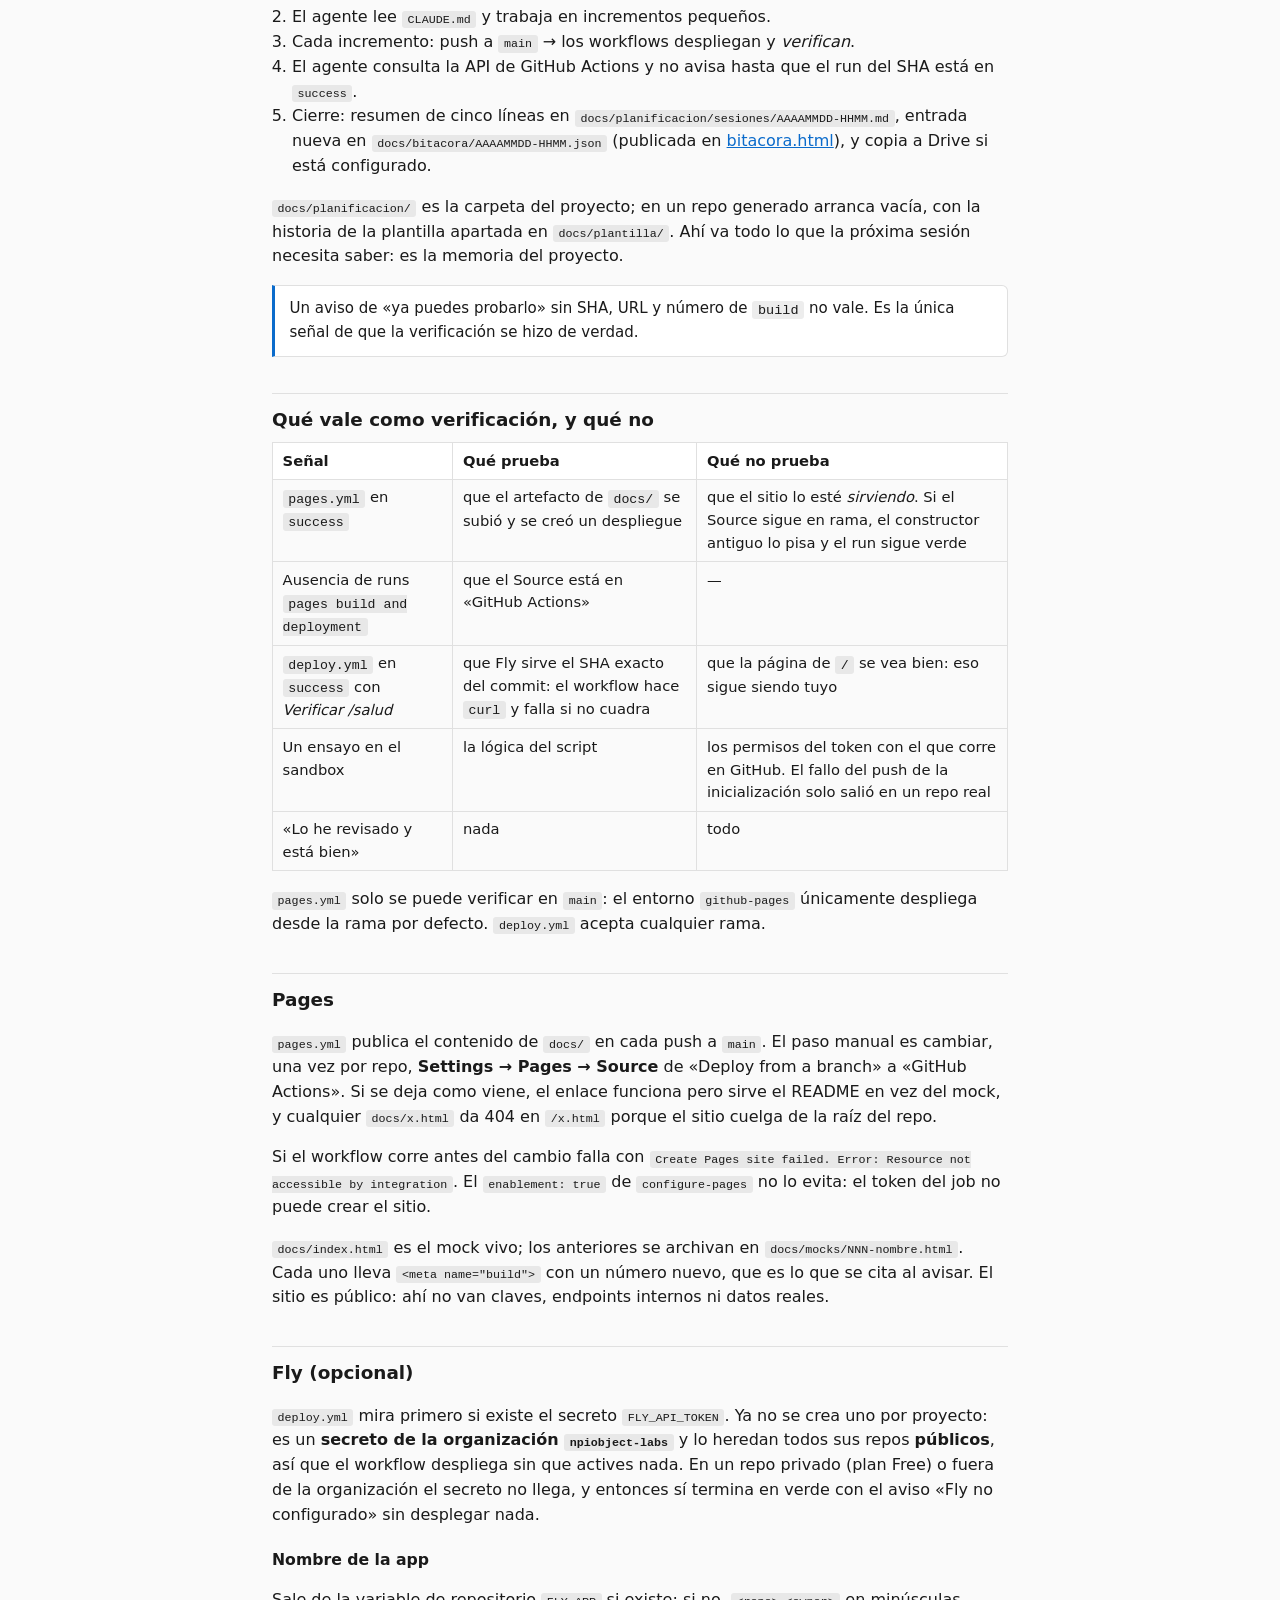
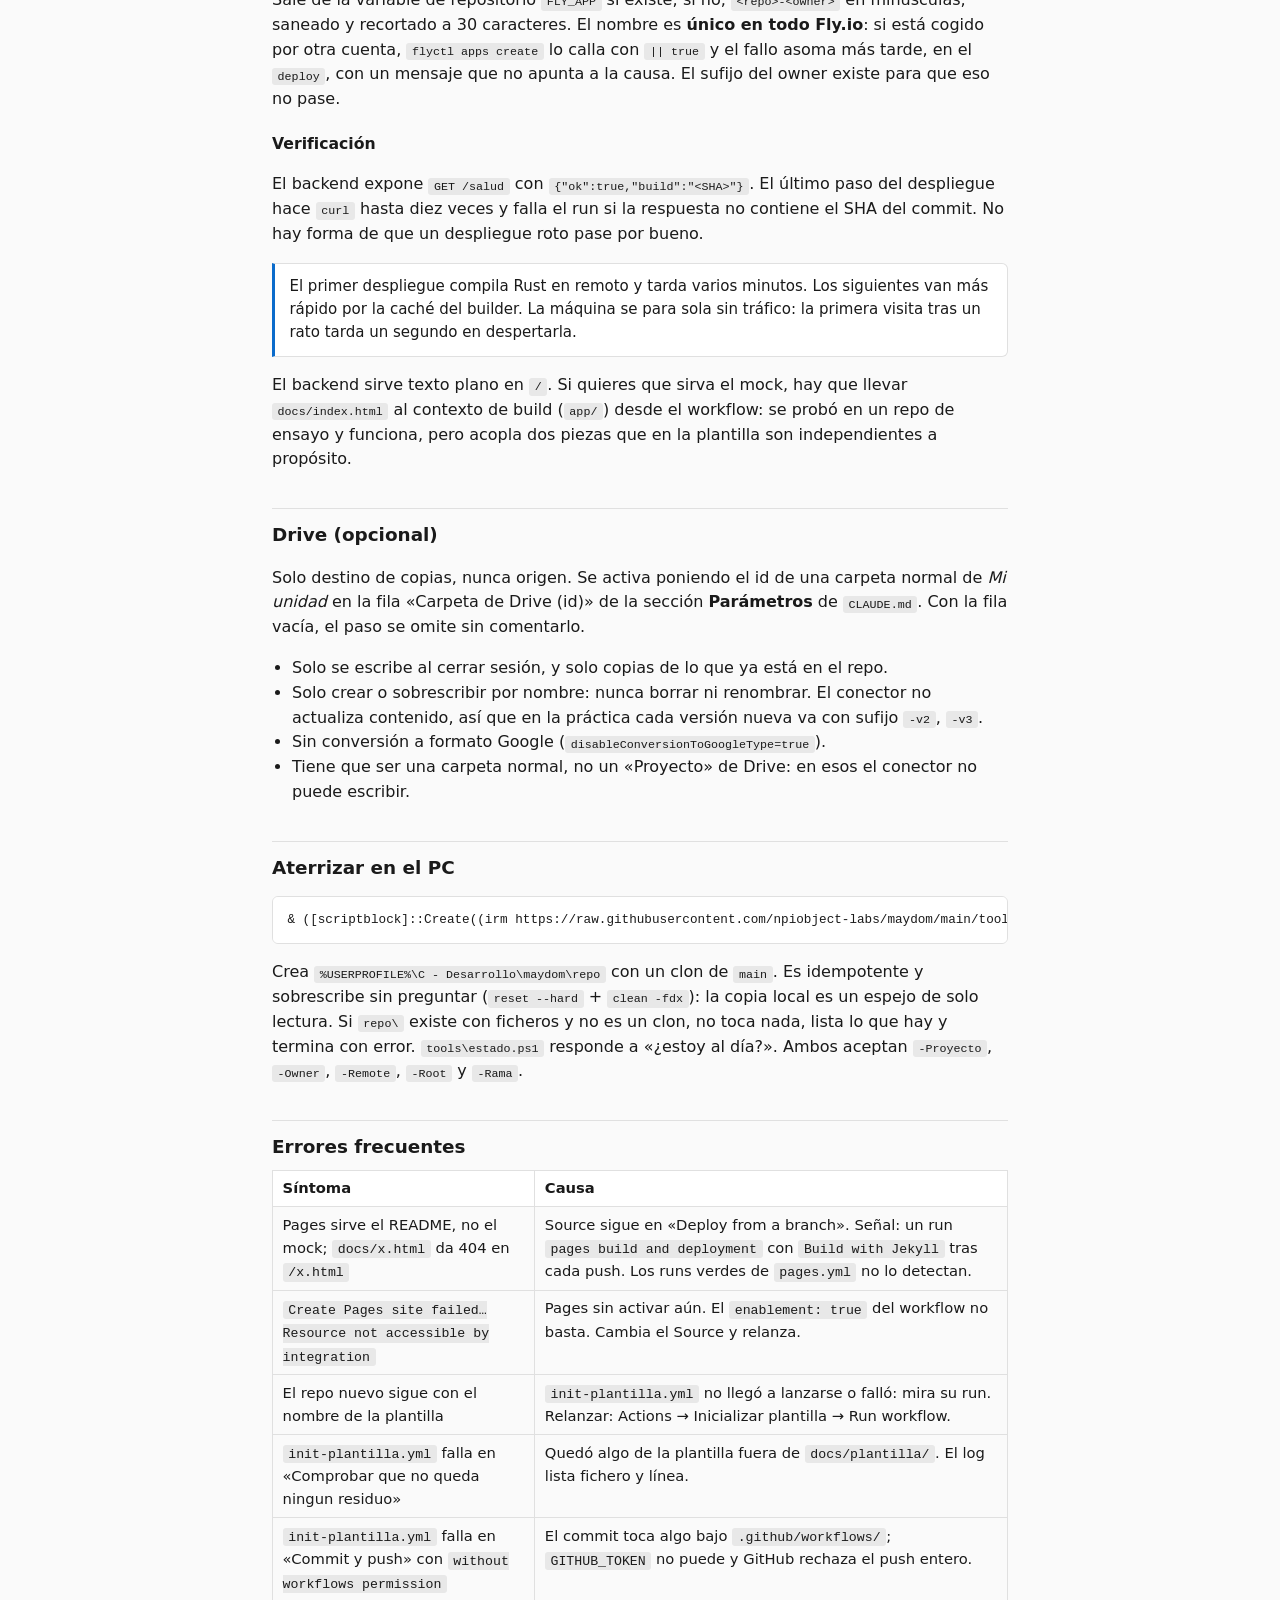
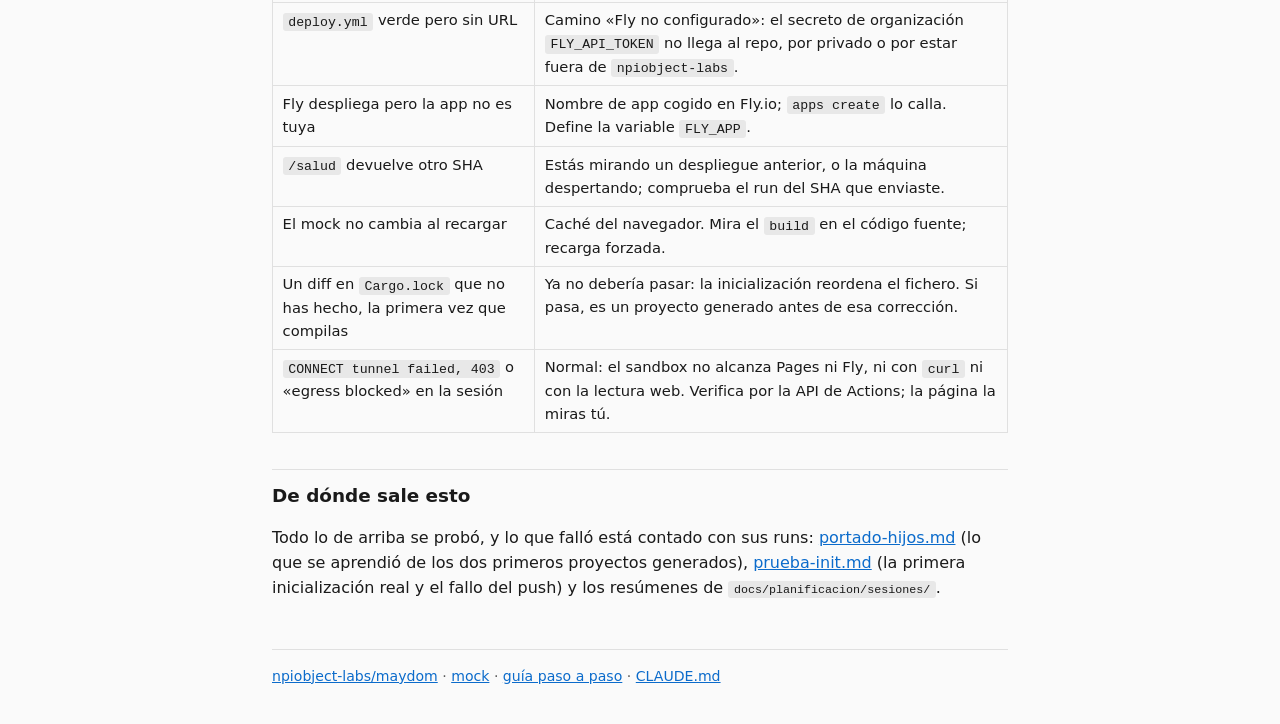
==== commit 129a897e: "Inicializar la plantilla para npiobject-labs/maydom" ====
--- a/docs/guiaFable.html
+++ b/docs/guiaFable.html
@@ -3,8 +3,8 @@
 <head>
 <meta charset="utf-8">
 <meta name="viewport" content="width=device-width, initial-scale=1">
-<meta name="build" content="DM-B3-20260909-010">
-<title>DesdeMovil · guía revisada</title>
+<meta name="build" content="MA-B1-20260909-010">
+<title>maydom · guía revisada</title>
 <style>
   :root { color-scheme: light dark; --bg:#fafafa; --fg:#1a1a1a; --mut:#5b5b5b; --bd:#e0e0e0; --card:#fff; --acc:#0b6bcb; --ok:#1a7f37; --ko:#b42318; }
   @media (prefers-color-scheme: dark) {
@@ -35,7 +35,7 @@
 <body>
 <main>
 
-<h1>DesdeMovil · guía revisada</h1>
+<h1>maydom · guía revisada</h1>
 <p class="sub">El método «PC arranca, móvil continúa», después de probarlo de verdad. Arranque rápido en <a href="https://github.com/npiobject-labs/DesdeMovil/blob/main/ARRANQUE.md">ARRANQUE.md</a>.</p>
 
 <nav><ul>
@@ -196,8 +196,8 @@
 </ul>
 
 <h2 id="pc">Aterrizar en el PC</h2>
-<pre><code>&amp; ([scriptblock]::Create((irm https://raw.githubusercontent.com/npiobject-labs/DesdeMovil/main/tools/aterrizar.ps1)))</code></pre>
-<p>Crea <code>%USERPROFILE%\C - Desarrollo\DesdeMovil\repo</code> con un clon de <code>main</code>. Es idempotente y sobrescribe sin preguntar (<code>reset --hard</code> + <code>clean -fdx</code>): la copia local es un espejo de solo lectura. Si <code>repo\</code> existe con ficheros y no es un clon, no toca nada, lista lo que hay y termina con error. <code>tools\estado.ps1</code> responde a «¿estoy al día?». Ambos aceptan <code>-Proyecto</code>, <code>-Owner</code>, <code>-Remote</code>, <code>-Root</code> y <code>-Rama</code>.</p>
+<pre><code>&amp; ([scriptblock]::Create((irm https://raw.githubusercontent.com/npiobject-labs/maydom/main/tools/aterrizar.ps1)))</code></pre>
+<p>Crea <code>%USERPROFILE%\C - Desarrollo\maydom\repo</code> con un clon de <code>main</code>. Es idempotente y sobrescribe sin preguntar (<code>reset --hard</code> + <code>clean -fdx</code>): la copia local es un espejo de solo lectura. Si <code>repo\</code> existe con ficheros y no es un clon, no toca nada, lista lo que hay y termina con error. <code>tools\estado.ps1</code> responde a «¿estoy al día?». Ambos aceptan <code>-Proyecto</code>, <code>-Owner</code>, <code>-Remote</code>, <code>-Root</code> y <code>-Rama</code>.</p>
 
 <h2 id="errores">Errores frecuentes</h2>
 <table>
@@ -221,7 +221,7 @@
 <p>Todo lo de arriba se probó, y lo que falló está contado con sus runs: <a href="https://github.com/npiobject-labs/DesdeMovil/blob/main/docs/planificacion/portado-hijos.md">portado-hijos.md</a> (lo que se aprendió de los dos primeros proyectos generados), <a href="https://github.com/npiobject-labs/DesdeMovil/blob/main/docs/planificacion/prueba-init.md">prueba-init.md</a> (la primera inicialización real y el fallo del push) y los resúmenes de <code>docs/planificacion/sesiones/</code>.</p>
 
 <footer>
-  <a href="https://github.com/npiobject-labs/DesdeMovil">npiobject-labs/DesdeMovil</a> ·
+  <a href="https://github.com/npiobject-labs/DesdeMovil">npiobject-labs/maydom</a> ·
   <a href="index.html">mock</a> ·
   <a href="guiaNew.html">guía paso a paso</a> ·
   <a href="https://github.com/npiobject-labs/DesdeMovil/blob/main/CLAUDE.md">CLAUDE.md</a>
